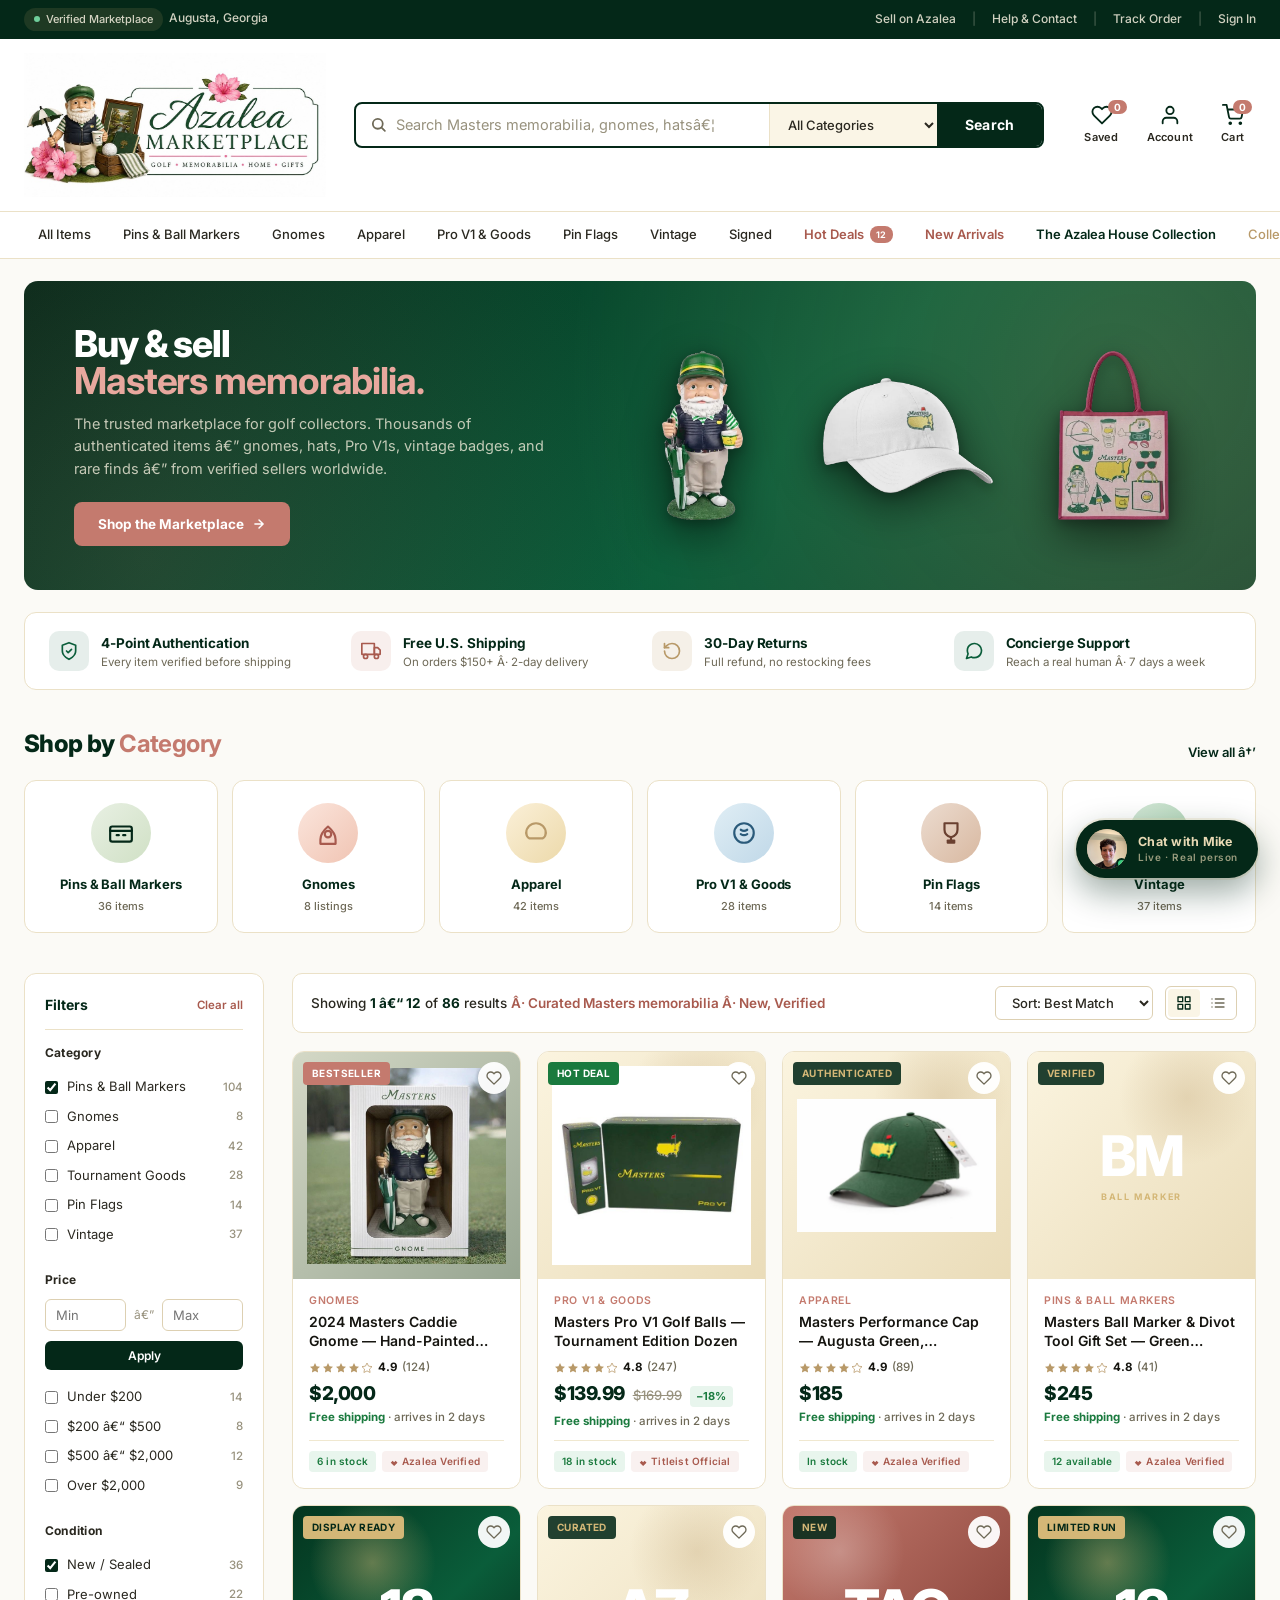
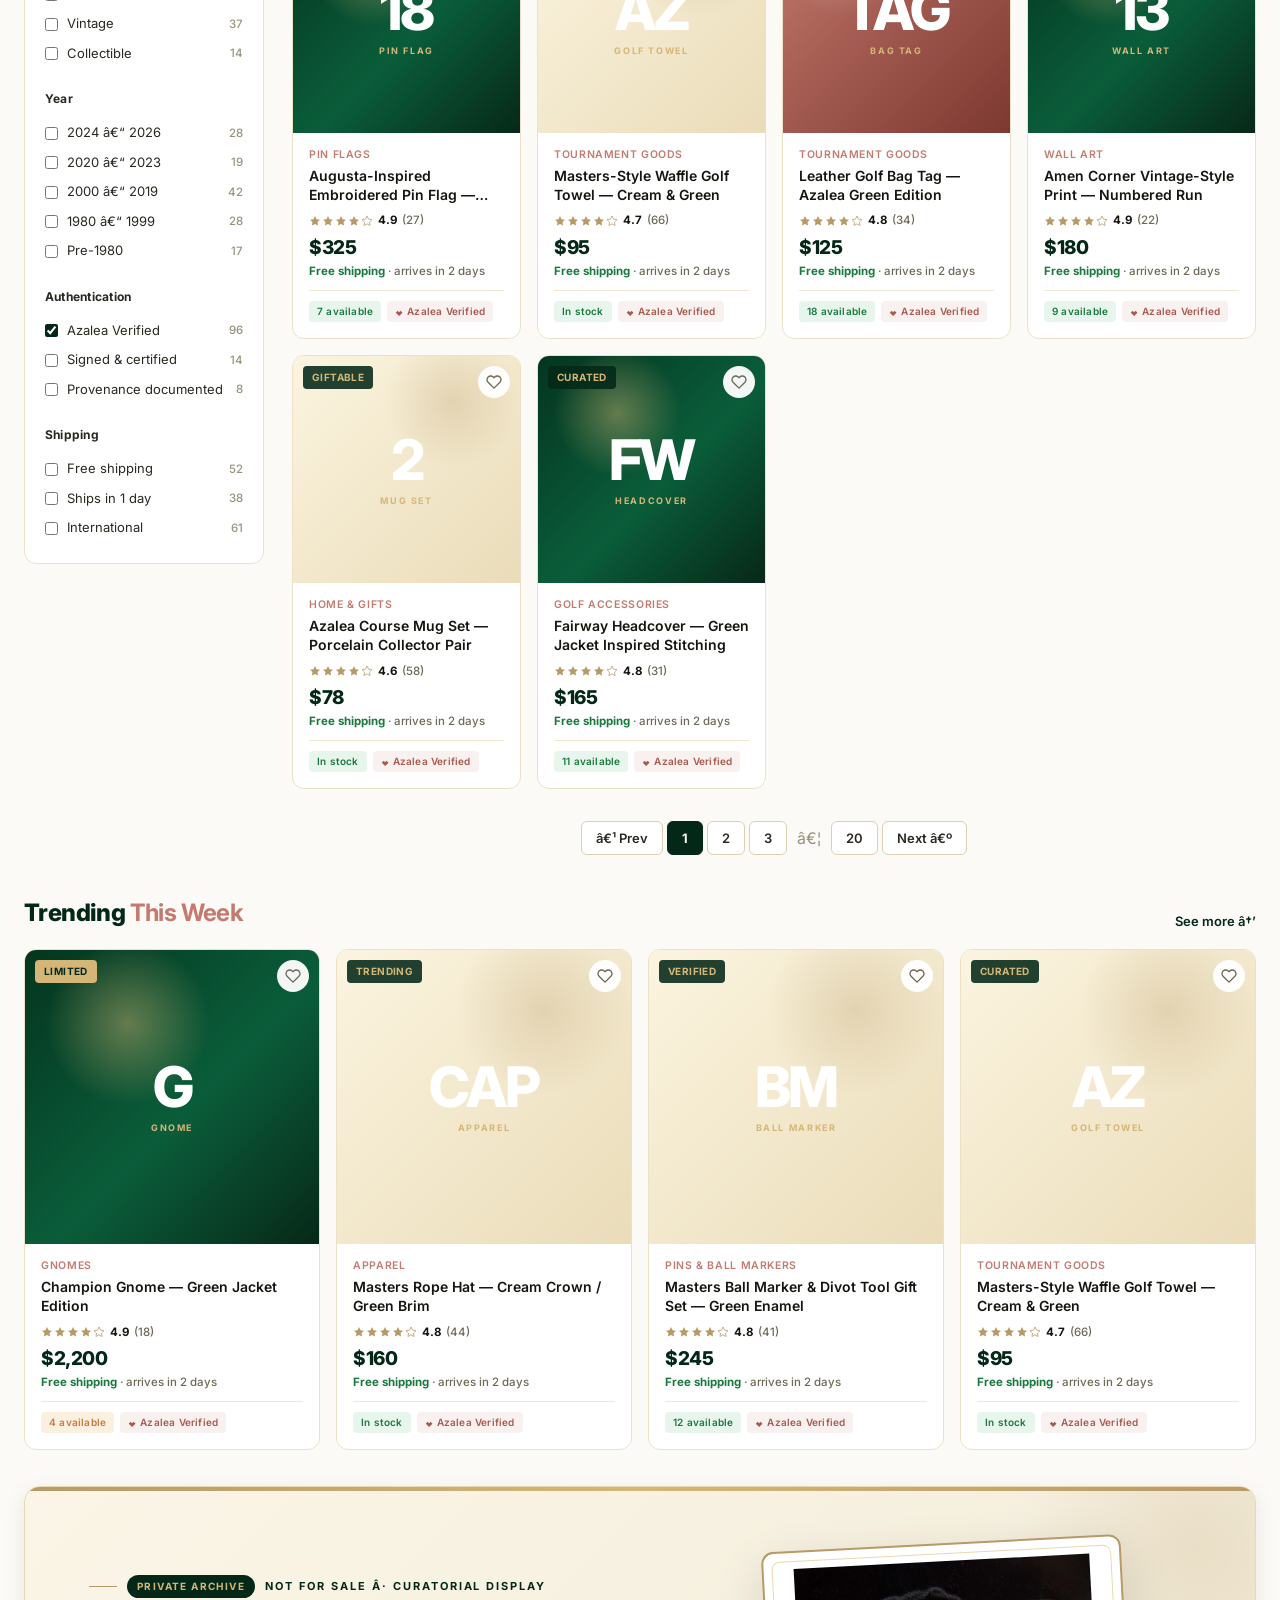
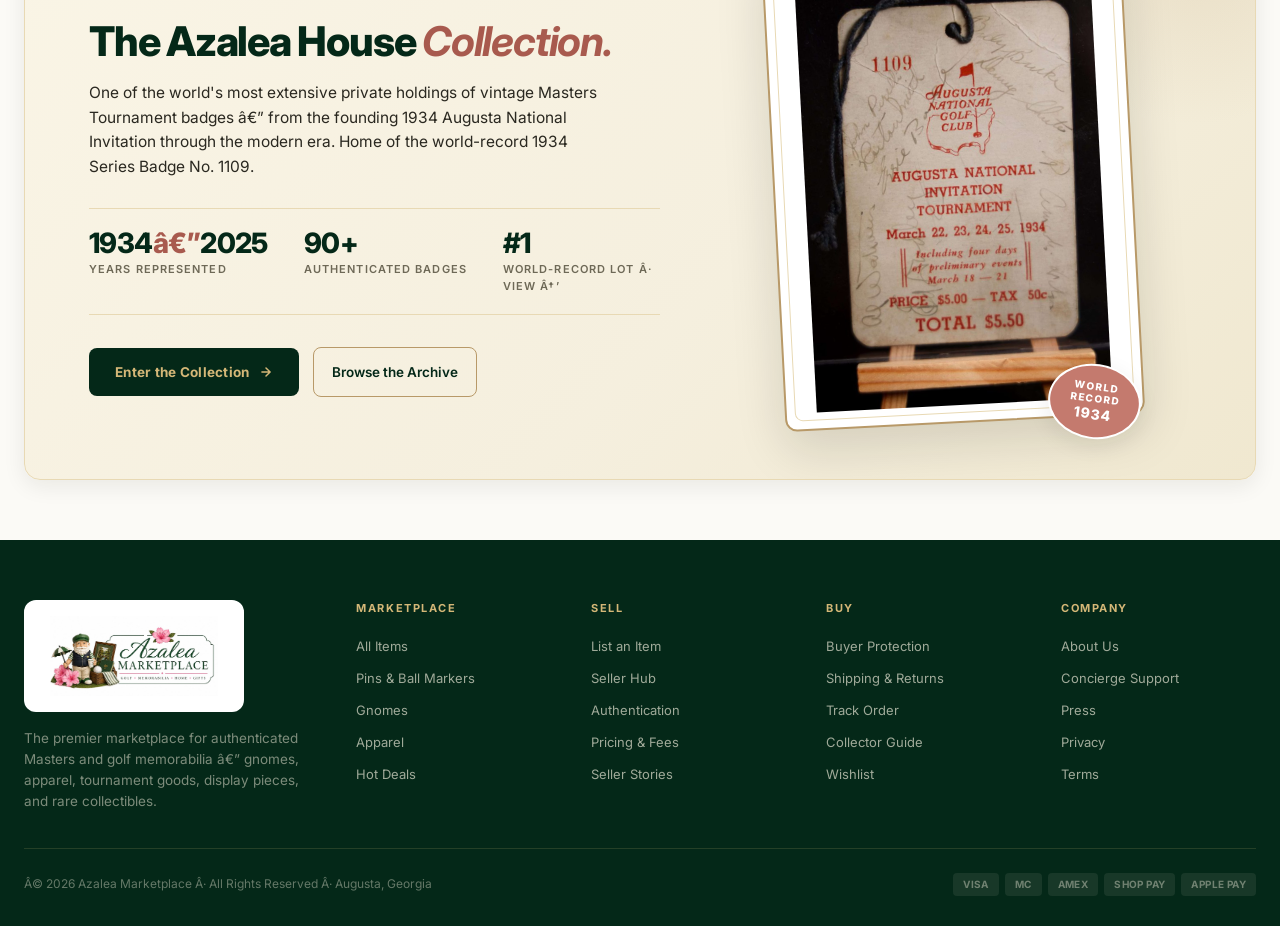
==== index.html @ fd6688fc "Publish flattened Azalea Marketplace homepage" ====
﻿<!DOCTYPE html>
<html lang="en-US">
<head>
<meta charset="UTF-8">
<meta name="viewport" content="width=device-width, initial-scale=1.0">
<meta name="description" content="The premier marketplace for authenticated Masters and golf memorabilia â€” gnomes, apparel, tournament goods, display pieces, and rare collectibles.">
<link rel="preconnect" href="https://fonts.googleapis.com">
<link rel="preconnect" href="https://fonts.gstatic.com" crossorigin>
<link href="https://fonts.googleapis.com/css2?family=Inter:wght@300;400;500;600;700;800;900&display=swap" rel="stylesheet">
<link rel="stylesheet" href="assets/marketplace.css">
<script>window.AZ_HOME="/";window.AZ_ASSETS="/assets";</script>

</head>
<body class="home">

<div class="topbar">
  <div class="topbar-inner">
    <div><span class="topbar-pill"><span class="dot"></span> Verified Marketplace</span> &nbsp;Augusta, Georgia</div>
    <div class="topbar-right">
      <a href="/sell/">Sell on Azalea</a>
      <span class="sep">|</span>
      <a href="#">Help &amp; Contact</a>
      <span class="sep">|</span>
      <a href="/dashboard/#orders">Track Order</a>
      <span class="sep">|</span>
      <a href="/login/">Sign In</a>
    </div>
  </div>
</div>

<header class="header">
  <div class="header-inner">
    <a href="/" class="brand">
      <img src="[data-uri]" alt="Azalea Marketplace â€” Golf Â· Memorabilia Â· Home Â· Gifts" class="brand-logo">
    </a>
    <form class="search" action="/shop/" method="get">
      <div class="search-input-wrap">
        <svg viewBox="0 0 24 24" fill="none" stroke="currentColor" stroke-width="2.5" stroke-linecap="round"><circle cx="11" cy="11" r="7"/><path d="M21 21l-4.3-4.3"/></svg>
        <input type="text" name="q" placeholder="Search Masters memorabilia, gnomes, hatsâ€¦" id="searchInput">
      </div>
      <select class="search-cat" name="category">
        <option value="">All Categories</option>
        <option>Pins &amp; Ball Markers</option>
        <option>Gnomes</option>
        <option>Apparel</option>
        <option>Tournament Goods</option>
        <option>Vintage</option>
      </select>
      <button class="search-btn" type="submit">Search</button>
    </form>
    <div class="header-actions">
      <a href="/dashboard/#saved" class="h-action">
        <svg viewBox="0 0 24 24" fill="none" stroke="currentColor" stroke-width="2" stroke-linecap="round" stroke-linejoin="round"> <path d="M20.84 4.61a5.5 5.5 0 0 0-7.78 0L12 5.67l-1.06-1.06a5.5 5.5 0 0 0-7.78 7.78l1.06 1.06L12 21.23l7.78-7.78 1.06-1.06a5.5 5.5 0 0 0 0-7.78z"/></svg>
        <span class="h-action-label">Saved</span><span class="h-action-badge" data-saved-count>0</span>
      </a>
      <a href="/login/" class="h-action">
        <svg viewBox="0 0 24 24" fill="none" stroke="currentColor" stroke-width="2" stroke-linecap="round" stroke-linejoin="round"><path d="M20 21v-2a4 4 0 0 0-4-4H8a4 4 0 0 0-4 4v2"/><circle cx="12" cy="7" r="4"/></svg>
        <span class="h-action-label">Account</span>
      </a>
      <a href="/cart/" class="h-action">
        <svg viewBox="0 0 24 24" fill="none" stroke="currentColor" stroke-width="2" stroke-linecap="round" stroke-linejoin="round"><circle cx="9" cy="21" r="1"/><circle cx="20" cy="21" r="1"/><path d="M1 1h4l2.68 13.39a2 2 0 0 0 2 1.61h9.72a2 2 0 0 0 2-1.61L23 6H6"/></svg>
        <span class="h-action-label">Cart</span><span class="h-action-badge" data-cart-count>0</span>
      </a>
    </div>
  </div>
</header>

<nav class="catnav">
  <div class="catnav-inner">
    <a href="/shop/" class="catnav-link">All Items</a>
    <a href="/shop/?category=Pins%20%26%20Ball%20Markers" class="catnav-link">Pins &amp; Ball Markers</a>
    <a href="/shop/?category=Gnomes" class="catnav-link">Gnomes</a>
    <a href="/shop/?category=Apparel" class="catnav-link">Apparel</a>
    <a href="/shop/?category=Pro%20V1%20%26%20Goods" class="catnav-link">Pro V1 &amp; Goods</a>
    <a href="/shop/?category=Pin%20Flags" class="catnav-link">Pin Flags</a>
    <a href="/shop/?category=Vintage" class="catnav-link">Vintage</a>
    <a href="/shop/?category=Signed" class="catnav-link">Signed</a>
    <a href="/shop/?deal=1" class="catnav-link special">Hot Deals <span class="badge">12</span></a>
    <a href="/shop/?sort=new" class="catnav-link special">New Arrivals</a>
    <a href="/collection/" class="catnav-link special" style="color: var(--green-deep);">The Azalea House Collection</a>
    <a href="/#shop" class="catnav-link" style="margin-left: auto; color: var(--gold);">Collector Guide â†’</a>
  </div>
</nav>

<section class="hero-strip">
  <div class="hero-main">
    <div class="hero-main-content">
      <h1>Buy &amp; sell<br><span class="accent">Masters memorabilia.</span></h1>
      <p>The trusted marketplace for golf collectors. Thousands of authenticated items â€” gnomes, hats, Pro V1s, vintage badges, and rare finds â€” from verified sellers worldwide.</p>
      <a href="/shop/" class="hero-main-cta">
        Shop the Marketplace
        <svg viewBox="0 0 24 24" fill="none" stroke="currentColor" stroke-width="2.5" stroke-linecap="round"><path d="M5 12h14M12 5l7 7-7 7"/></svg>
      </a>
    </div>
    <div class="hero-products">
      <a href="/product/" class="hero-product" aria-label="Masters Caddie Gnome">
        <img src="assets/caddie-gnome.webp" alt="Masters Caddie Gnome figurine">
      </a>
      <a href="/product/" class="hero-product" aria-label="Masters Logo Cap">
        <img src="assets/masters-hat.webp" alt="White Masters logo cap">
      </a>
      <a href="/product/" class="hero-product" aria-label="Masters Tote Bag">
        <img src="assets/masters-bag.webp" alt="Masters illustrated tote bag">
      </a>
    </div>
  </div>
</section>

<section class="trust-strip">
  <div class="trust-grid">
    <div class="trust-item">
      <div class="trust-item-icon green">
        <svg viewBox="0 0 24 24" fill="none" stroke="currentColor" stroke-width="2" stroke-linecap="round" stroke-linejoin="round"><path d="M9 12l2 2 4-4"/><path d="M12 22s8-4 8-10V5l-8-3-8 3v7c0 6 8 10 8 10z"/></svg>
      </div>
      <div class="trust-item-text">
        <h4>4-Point Authentication</h4>
        <p>Every item verified before shipping</p>
      </div>
    </div>
    <div class="trust-item">
      <div class="trust-item-icon coral">
        <svg viewBox="0 0 24 24" fill="none" stroke="currentColor" stroke-width="2" stroke-linecap="round" stroke-linejoin="round"><rect x="1" y="3" width="15" height="13"/><polygon points="16 8 20 8 23 11 23 16 16 16 16 8"/><circle cx="5.5" cy="18.5" r="2.5"/><circle cx="18.5" cy="18.5" r="2.5"/></svg>
      </div>
      <div class="trust-item-text">
        <h4>Free U.S. Shipping</h4>
        <p>On orders $150+ Â· 2-day delivery</p>
      </div>
    </div>
    <div class="trust-item">
      <div class="trust-item-icon gold">
        <svg viewBox="0 0 24 24" fill="none" stroke="currentColor" stroke-width="2" stroke-linecap="round" stroke-linejoin="round"><path d="M3 12a9 9 0 1 0 9-9 9.75 9.75 0 0 0-6.74 2.74L3 8"/><path d="M3 3v5h5"/></svg>
      </div>
      <div class="trust-item-text">
        <h4>30-Day Returns</h4>
        <p>Full refund, no restocking fees</p>
      </div>
    </div>
    <div class="trust-item">
      <div class="trust-item-icon green">
        <svg viewBox="0 0 24 24" fill="none" stroke="currentColor" stroke-width="2" stroke-linecap="round" stroke-linejoin="round"><path d="M21 11.5a8.38 8.38 0 0 1-.9 3.8 8.5 8.5 0 0 1-7.6 4.7 8.38 8.38 0 0 1-3.8-.9L3 21l1.9-5.7a8.38 8.38 0 0 1-.9-3.8 8.5 8.5 0 0 1 4.7-7.6 8.38 8.38 0 0 1 3.8-.9h.5a8.48 8.48 0 0 1 8 8v.5z"/></svg>
      </div>
      <div class="trust-item-text">
        <h4>Concierge Support</h4>
        <p>Reach a real human Â· 7 days a week</p>
      </div>
    </div>
  </div>
</section>

<section class="cats-section">
  <div class="section-header">
    <h2>Shop by <span class="accent">Category</span></h2>
    <a href="#shop" class="see-all">View all â†’</a>
  </div>
  <div class="cats-grid">
    <a href="/shop/?category=Pins%20%26%20Ball%20Markers" class="cat-tile">
      <div class="cat-tile-icon c1">
        <svg viewBox="0 0 24 24" fill="none" stroke="currentColor" stroke-width="2" stroke-linecap="round" stroke-linejoin="round"><rect x="2" y="6" width="20" height="14" rx="2"/><path d="M2 10h20"/><path d="M8 14h2"/><path d="M14 14h2"/></svg>
      </div>
      <div class="cat-tile-name">Pins &amp; Ball Markers</div>
      <div class="cat-tile-count">36 items</div>
    </a>
    <a href="/shop/?category=Gnomes" class="cat-tile">
      <div class="cat-tile-icon c2">
        <svg viewBox="0 0 24 24" fill="none" stroke="currentColor" stroke-width="2" stroke-linecap="round" stroke-linejoin="round"><path d="M5 22 L 5 18 Q 5 12 12 6 Q 19 12 19 18 L 19 22 Z"/><circle cx="12" cy="13" r="3"/></svg>
      </div>
      <div class="cat-tile-name">Gnomes</div>
      <div class="cat-tile-count">8 listings</div>
    </a>
    <a href="/shop/?category=Apparel" class="cat-tile">
      <div class="cat-tile-icon c3">
        <svg viewBox="0 0 24 24" fill="none" stroke="currentColor" stroke-width="2" stroke-linecap="round" stroke-linejoin="round"><path d="M3 12a9 9 0 0 1 9-9c5 0 9 4 9 9"/><path d="M3 12c0 2 1 4 3 5h12c2-1 3-3 3-5"/></svg>
      </div>
      <div class="cat-tile-name">Apparel</div>
      <div class="cat-tile-count">42 items</div>
    </a>
    <a href="/shop/?category=Pro%20V1%20%26%20Goods" class="cat-tile">
      <div class="cat-tile-icon c4">
        <svg viewBox="0 0 24 24" fill="none" stroke="currentColor" stroke-width="2" stroke-linecap="round" stroke-linejoin="round"><circle cx="12" cy="12" r="9"/><path d="M9 9 Q 12 11 15 9"/><path d="M9 13 Q 12 15 15 13"/></svg>
      </div>
      <div class="cat-tile-name">Pro V1 &amp; Goods</div>
      <div class="cat-tile-count">28 items</div>
    </a>
    <a href="/shop/?category=Pin%20Flags" class="cat-tile">
      <div class="cat-tile-icon c5">
        <svg viewBox="0 0 24 24" fill="none" stroke="currentColor" stroke-width="2" stroke-linecap="round" stroke-linejoin="round"><path d="M6 3 H 18 V 9 Q 18 14 12 16 Q 6 14 6 9 Z"/><path d="M9 19 L 15 19 L 15 21 L 9 21 Z"/><line x1="12" y1="16" x2="12" y2="19"/></svg>
      </div>
      <div class="cat-tile-name">Pin Flags</div>
      <div class="cat-tile-count">14 items</div>
    </a>
    <a href="/shop/?category=Vintage" class="cat-tile">
      <div class="cat-tile-icon c6">
        <svg viewBox="0 0 24 24" fill="none" stroke="currentColor" stroke-width="2" stroke-linecap="round" stroke-linejoin="round"><circle cx="12" cy="12" r="9"/><path d="M12 7 v 5 l 3 2"/></svg>
      </div>
      <div class="cat-tile-name">Vintage</div>
      <div class="cat-tile-count">37 items</div>
    </a>
  </div>
</section>

<section class="shop-section" id="shop">
  <aside class="filters">
    <div class="filters-head">
      <h3>Filters</h3>
      <button class="filters-clear">Clear all</button>
    </div>
    <div class="filter-group">
      <h4>Category</h4>
      <label class="filter-row"><input type="checkbox" checked> Pins &amp; Ball Markers <span class="count">104</span></label>
      <label class="filter-row"><input type="checkbox"> Gnomes <span class="count">8</span></label>
      <label class="filter-row"><input type="checkbox"> Apparel <span class="count">42</span></label>
      <label class="filter-row"><input type="checkbox"> Tournament Goods <span class="count">28</span></label>
      <label class="filter-row"><input type="checkbox"> Pin Flags <span class="count">14</span></label>
      <label class="filter-row"><input type="checkbox"> Vintage <span class="count">37</span></label>
    </div>
    <div class="filter-group">
      <h4>Price</h4>
      <div class="price-inputs">
        <input type="number" placeholder="Min">
        <span>â€”</span>
        <input type="number" placeholder="Max">
      </div>
      <button class="price-apply">Apply</button>
      <div style="margin-top: 12px;">
        <label class="filter-row"><input type="checkbox"> Under $200 <span class="count">14</span></label>
        <label class="filter-row"><input type="checkbox"> $200 â€“ $500 <span class="count">8</span></label>
        <label class="filter-row"><input type="checkbox"> $500 â€“ $2,000 <span class="count">12</span></label>
        <label class="filter-row"><input type="checkbox"> Over $2,000 <span class="count">9</span></label>
      </div>
    </div>
    <div class="filter-group">
      <h4>Condition</h4>
      <label class="filter-row"><input type="checkbox" checked> New / Sealed <span class="count">36</span></label>
      <label class="filter-row"><input type="checkbox"> Pre-owned <span class="count">22</span></label>
      <label class="filter-row"><input type="checkbox"> Vintage <span class="count">37</span></label>
      <label class="filter-row"><input type="checkbox"> Collectible <span class="count">14</span></label>
    </div>
    <div class="filter-group">
      <h4>Year</h4>
      <label class="filter-row"><input type="checkbox"> 2024 â€“ 2026 <span class="count">28</span></label>
      <label class="filter-row"><input type="checkbox"> 2020 â€“ 2023 <span class="count">19</span></label>
      <label class="filter-row"><input type="checkbox"> 2000 â€“ 2019 <span class="count">42</span></label>
      <label class="filter-row"><input type="checkbox"> 1980 â€“ 1999 <span class="count">28</span></label>
      <label class="filter-row"><input type="checkbox"> Pre-1980 <span class="count">17</span></label>
    </div>
    <div class="filter-group">
      <h4>Authentication</h4>
      <label class="filter-row"><input type="checkbox" checked> Azalea Verified <span class="count">96</span></label>
      <label class="filter-row"><input type="checkbox"> Signed &amp; certified <span class="count">14</span></label>
      <label class="filter-row"><input type="checkbox"> Provenance documented <span class="count">8</span></label>
    </div>
    <div class="filter-group">
      <h4>Shipping</h4>
      <label class="filter-row"><input type="checkbox"> Free shipping <span class="count">52</span></label>
      <label class="filter-row"><input type="checkbox"> Ships in 1 day <span class="count">38</span></label>
      <label class="filter-row"><input type="checkbox"> International <span class="count">61</span></label>
    </div>
  </aside>

  <div class="shop-main">
    <div class="shop-toolbar">
      <div class="shop-toolbar-info">
        Showing <strong>1 â€“ 12</strong> of <strong>86</strong> results <em>Â· Curated Masters memorabilia Â· New, Verified</em>
      </div>
      <div class="shop-toolbar-controls">
        <select class="sort-select">
          <option>Sort: Best Match</option>
          <option>Price: Low to High</option>
          <option>Price: High to Low</option>
          <option>Recently Listed</option>
          <option>Most Popular</option>
          <option>Ending Soon</option>
        </select>
        <div class="view-toggle">
          <button class="active" id="gridView" aria-label="Grid view">
            <svg viewBox="0 0 24 24" fill="none" stroke="currentColor" stroke-width="2" stroke-linecap="round" stroke-linejoin="round"><rect x="3" y="3" width="7" height="7"/><rect x="14" y="3" width="7" height="7"/><rect x="14" y="14" width="7" height="7"/><rect x="3" y="14" width="7" height="7"/></svg>
          </button>
          <button id="listView" aria-label="List view">
            <svg viewBox="0 0 24 24" fill="none" stroke="currentColor" stroke-width="2" stroke-linecap="round" stroke-linejoin="round"><line x1="8" y1="6" x2="21" y2="6"/><line x1="8" y1="12" x2="21" y2="12"/><line x1="8" y1="18" x2="21" y2="18"/><line x1="3" y1="6" x2="3.01" y2="6"/><line x1="3" y1="12" x2="3.01" y2="12"/><line x1="3" y1="18" x2="3.01" y2="18"/></svg>
          </button>
        </div>
      </div>
    </div>

    <div class="products" id="productsGrid"></div>

    <div class="pagination">
      <button>â€¹ Prev</button>
      <button class="active">1</button>
      <button>2</button>
      <button>3</button>
      <span>â€¦</span>
      <button>20</button>
      <button>Next â€º</button>
    </div>
  </div>
</section>

<section class="trending-section">
  <div class="section-header">
    <h2>Trending <span class="accent">This Week</span></h2>
    <a href="#" class="see-all">See more â†’</a>
  </div>
  <div class="products" id="trendingGrid"></div>
</section>

<!-- AZALEA HOUSE COLLECTION (moved to bottom â€” showcase, not primary shopping) -->
<section class="collection-callout" id="collection">
  <div class="collection-card">
    <div class="collection-grid">
      <div class="collection-text">
        <div class="collection-eye">
          <span class="line"></span>
          <span class="badge-pill">Private Archive</span>
          <span>Not for Sale Â· Curatorial Display</span>
        </div>
        <h2>The Azalea House <em>Collection.</em></h2>
        <p class="lede">One of the world's most extensive private holdings of vintage Masters Tournament badges â€” from the founding 1934 Augusta National Invitation through the modern era. Home of the world-record 1934 Series Badge No. 1109.</p>
        <div class="collection-stats">
          <div>
            <div class="collection-stat-num">1934<em>â€”</em>2025</div>
            <div class="collection-stat-lbl">Years Represented</div>
          </div>
          <div>
            <div class="collection-stat-num">90+</div>
            <div class="collection-stat-lbl">Authenticated Badges</div>
          </div>
          <a href="/collection/" style="text-decoration:none; color:inherit;">
            <div class="collection-stat-num">#1</div>
            <div class="collection-stat-lbl">World-Record Lot Â· View â†’</div>
          </a>
        </div>
        <div class="collection-cta-row">
          <a href="/collection/?vault=1" class="collection-cta">
            Enter the Collection
            <svg viewBox="0 0 24 24" fill="none" stroke="currentColor" stroke-width="2.5" stroke-linecap="round"><path d="M5 12h14M12 5l7 7-7 7"/></svg>
          </a>
          <a href="/collection/#archive" class="collection-cta-secondary">
            Browse the Archive
          </a>
        </div>
      </div>
      <div class="collection-visual">
        <div class="collection-visual-frame">
          <img src="[data-uri]" alt="1934 Augusta National Invitation Tournament Series Badge No. 1109">
        </div>
        <div class="collection-visual-stamp">
          World<br>Record<em>1934</em>
        </div>
      </div>
    </div>
  </div>
</section>

<footer class="footer">
  <div class="footer-inner">
    <div class="footer-brand-block">
      <div class="footer-brand-row">
        <img src="[data-uri]" alt="Azalea Marketplace" class="footer-brand-logo">
      </div>
      <div class="footer-tag">The premier marketplace for authenticated Masters and golf memorabilia â€” gnomes, apparel, tournament goods, display pieces, and rare collectibles.</div>
    </div>
    <div class="footer-col">
      <h4>Marketplace</h4>
      <ul>
        <li><a href="/shop/">All Items</a></li>
        <li><a href="/shop/?category=Pins%20%26%20Ball%20Markers">Pins &amp; Ball Markers</a></li>
        <li><a href="/shop/?category=Gnomes">Gnomes</a></li>
        <li><a href="/shop/?category=Apparel">Apparel</a></li>
        <li><a href="/shop/?deal=1">Hot Deals</a></li>
      </ul>
    </div>
    <div class="footer-col">
      <h4>Sell</h4>
      <ul>
        <li><a href="/sell/">List an Item</a></li>
        <li><a href="/dashboard/">Seller Hub</a></li>
        <li><a href="#">Authentication</a></li>
        <li><a href="#">Pricing &amp; Fees</a></li>
        <li><a href="#">Seller Stories</a></li>
      </ul>
    </div>
    <div class="footer-col">
      <h4>Buy</h4>
      <ul>
        <li><a href="#">Buyer Protection</a></li>
        <li><a href="#">Shipping &amp; Returns</a></li>
        <li><a href="/dashboard/#orders">Track Order</a></li>
        <li><a href="/#shop">Collector Guide</a></li>
        <li><a href="/dashboard/#saved">Wishlist</a></li>
      </ul>
    </div>
    <div class="footer-col">
      <h4>Company</h4>
      <ul>
        <li><a href="#">About Us</a></li>
        <li><a href="#">Concierge Support</a></li>
        <li><a href="#">Press</a></li>
        <li><a href="#">Privacy</a></li>
        <li><a href="#">Terms</a></li>
      </ul>
    </div>
  </div>
  <div class="footer-bot">
    <div>Â© 2026 Azalea Marketplace Â· All Rights Reserved Â· Augusta, Georgia</div>
    <div class="footer-payments">
      <span class="footer-payment">VISA</span>
      <span class="footer-payment">MC</span>
      <span class="footer-payment">AMEX</span>
      <span class="footer-payment">SHOP PAY</span>
      <span class="footer-payment">APPLE PAY</span>
    </div>
  </div>
</footer>

<script src="assets/products.js"></script>
<script>
document.getElementById('productsGrid').innerHTML = PRODUCTS.map(renderProduct).join('');
document.getElementById('trendingGrid').innerHTML = TRENDING.map(renderProduct).join('');

const grid = document.getElementById('productsGrid');
document.getElementById('gridView').addEventListener('click', () => {
  grid.classList.remove('list-view');
  document.getElementById('gridView').classList.add('active');
  document.getElementById('listView').classList.remove('active');
});
document.getElementById('listView').addEventListener('click', () => {
  grid.classList.add('list-view');
  document.getElementById('listView').classList.add('active');
  document.getElementById('gridView').classList.remove('active');
});

const searchInput = document.getElementById('searchInput');
searchInput.addEventListener('input', (e) => {
  const q = e.target.value.toLowerCase();
  grid.querySelectorAll('.product').forEach(card => {
    const title = card.querySelector('.product-title').textContent.toLowerCase();
    const cat = card.querySelector('.product-cat').textContent.toLowerCase();
    card.style.display = (title.includes(q) || cat.includes(q)) ? '' : 'none';
  });
});
</script>
<script src="assets/shared.js"></script>

<!-- ============== 10% OFF EMAIL MODAL ============== -->
<style>
.nl-overlay{position:fixed;inset:0;z-index:10000;background:rgba(4,40,24,.55);-webkit-backdrop-filter:blur(4px);backdrop-filter:blur(4px);display:flex;align-items:center;justify-content:center;padding:20px;opacity:0;pointer-events:none;transition:opacity .35s ease;}
.nl-overlay.open{opacity:1;pointer-events:auto;}
.nl-modal{position:relative;width:min(820px,100%);background:var(--paper);border-radius:18px;box-shadow:0 40px 100px rgba(4,40,24,.45);display:grid;grid-template-columns:40% 1fr;overflow:hidden;transform:translateY(18px) scale(.97);transition:transform .4s cubic-bezier(.22,.7,.18,1);font-family:var(--font);}
.nl-overlay.open .nl-modal{transform:translateY(0) scale(1);}
@media(max-width:680px){.nl-modal{grid-template-columns:1fr;}.nl-visual{height:150px;}}
.nl-visual{position:relative;background:linear-gradient(160deg,#0a5d3a,#042818);overflow:hidden;display:flex;align-items:center;justify-content:center;}
.nl-stack{display:flex;flex-direction:column;align-items:center;justify-content:center;gap:16px;width:100%;height:100%;padding:28px 14px;box-sizing:border-box;}.nl-stack img{width:auto;max-width:74%;max-height:116px;object-fit:contain;display:block;filter:drop-shadow(0 10px 20px rgba(0,0,0,.42));}@media(max-width:680px){.nl-stack{flex-direction:row;padding:10px;gap:10px;}.nl-stack img{max-height:108px;max-width:31%;}}
.nl-visual-tag{position:absolute;top:16px;left:16px;background:var(--gold-bright);color:var(--green-deep);font-size:10px;font-weight:800;letter-spacing:.18em;text-transform:uppercase;padding:6px 11px;border-radius:6px;}
.nl-close{position:absolute;top:13px;right:14px;z-index:4;width:34px;height:34px;border-radius:50%;border:none;background:rgba(255,255,255,.9);color:var(--ink-warm);font-size:22px;line-height:1;cursor:pointer;display:flex;align-items:center;justify-content:center;transition:background .2s;}
.nl-close:hover{background:#fff;}
.nl-body{padding:40px 38px 32px;display:flex;flex-direction:column;position:relative;}
.nl-eyebrow{font-size:11px;font-weight:800;letter-spacing:.24em;text-transform:uppercase;color:var(--gold);margin-bottom:13px;}
.nl-title{font-size:33px;font-weight:800;line-height:1.08;color:var(--green-deep);letter-spacing:-.01em;margin-bottom:13px;}
.nl-title em{font-style:normal;color:var(--coral-deep);}
.nl-sub{font-size:15px;line-height:1.6;color:var(--ink-warm);margin-bottom:22px;}
.nl-sub strong{color:var(--green-deep);font-weight:700;}
.nl-form{display:flex;gap:8px;flex-wrap:wrap;margin-bottom:11px;}
.nl-form input{flex:1;min-width:180px;border:1.5px solid var(--line);border-radius:9px;padding:13px 15px;font-family:var(--font);font-size:14px;color:var(--ink);outline:none;transition:border-color .2s;}
.nl-form input:focus{border-color:var(--green-deep);}
.nl-form button{background:var(--green-deep);color:#fff;border:none;border-radius:9px;padding:13px 22px;font-family:var(--font);font-size:14px;font-weight:700;cursor:pointer;white-space:nowrap;transition:background .2s;}
.nl-form button:hover{background:var(--green);}
.nl-fine{font-size:12px;color:var(--ink-soft);margin-bottom:16px;}
.nl-decline{background:none;border:none;color:var(--ink-soft);font-family:var(--font);font-size:12.5px;text-decoration:underline;cursor:pointer;align-self:flex-start;padding:0;}
.nl-decline:hover{color:var(--ink-warm);}
.nl-success{display:none;position:absolute;inset:0;background:var(--paper);padding:44px 38px;flex-direction:column;align-items:center;justify-content:center;text-align:center;}
.nl-success.show{display:flex;}
.nl-success-check{width:58px;height:58px;border-radius:50%;background:var(--green-deep);color:var(--gold-pale);font-size:28px;display:flex;align-items:center;justify-content:center;margin-bottom:16px;}
.nl-success h3{font-size:23px;color:var(--green-deep);font-weight:800;margin-bottom:10px;}
.nl-success p{font-size:15px;color:var(--ink-warm);line-height:1.65;max-width:320px;}
.nl-success code{background:var(--paper-warm);border:1px dashed var(--gold);padding:3px 12px;border-radius:6px;letter-spacing:.12em;color:var(--green-deep);font-weight:800;font-family:var(--font);}

/* ===== Live chat ===== */
.cx-fab{position:fixed;right:22px;bottom:22px;z-index:9998;display:inline-flex;align-items:center;gap:11px;background:#042818;color:#e8d9b4;padding:9px 20px 9px 11px;border:none;border-radius:999px;font-family:var(--font);font-size:13px;font-weight:700;cursor:pointer;box-shadow:0 14px 34px rgba(4,40,24,.4),0 0 0 2px rgba(232,217,180,.3);transition:transform .25s,box-shadow .25s,background .25s;line-height:1;}
.cx-fab:hover{transform:translateY(-3px);background:#0a5d3a;}
.cx-fab.hidden{display:none;}
.cx-av{width:40px;height:40px;border-radius:50%;background:#b89968;overflow:hidden;flex-shrink:0;position:relative;}
.cx-av img{width:100%;height:100%;object-fit:cover;object-position:center 18%;display:block;}
.cx-av .dot{position:absolute;right:0;bottom:0;width:11px;height:11px;border-radius:50%;background:#37c97c;border:2px solid #042818;}
.cx-fab-t{display:flex;flex-direction:column;gap:3px;align-items:flex-start;}
.cx-fab-t b{font-size:12.5px;letter-spacing:.02em;}
.cx-fab-t span{font-size:10px;color:rgba(232,217,180,.65);font-weight:600;letter-spacing:.06em;}
@media(max-width:600px){.cx-fab-t span{display:none;}}

.cx-teaser{position:fixed;right:22px;bottom:84px;z-index:9998;max-width:270px;background:#fff;border:1px solid #ebe1c7;border-radius:14px;border-bottom-right-radius:4px;box-shadow:0 16px 40px rgba(4,40,24,.22);padding:13px 14px 13px 13px;display:flex;gap:10px;align-items:flex-start;transform:translateY(12px) scale(.96);opacity:0;pointer-events:none;transition:all .35s cubic-bezier(.22,.7,.18,1);}
.cx-teaser.show{transform:translateY(0) scale(1);opacity:1;pointer-events:auto;}
.cx-teaser .cx-av{width:34px;height:34px;}
.cx-teaser-b{font-size:13px;line-height:1.45;color:#2a2820;}
.cx-teaser-b b{color:#042818;}
.cx-teaser-x{position:absolute;top:6px;right:8px;border:none;background:none;color:#98927e;font-size:15px;cursor:pointer;line-height:1;}

.cx-panel{position:fixed;right:22px;bottom:22px;z-index:9999;width:380px;max-width:calc(100vw - 28px);height:560px;max-height:calc(100vh - 44px);background:var(--paper);border:1px solid var(--line-soft);border-radius:18px;box-shadow:0 28px 70px rgba(4,40,24,.4);display:flex;flex-direction:column;overflow:hidden;font-family:var(--font);transform:translateY(20px) scale(.96);opacity:0;pointer-events:none;transition:transform .35s cubic-bezier(.22,.7,.18,1),opacity .35s;}
.cx-panel.open{transform:translateY(0) scale(1);opacity:1;pointer-events:auto;}
.cx-head{background:linear-gradient(180deg,#042818,#0a3520);color:#e8d9b4;padding:18px 54px 16px 18px;display:flex;align-items:center;gap:13px;position:relative;flex-shrink:0;}
.cx-head .cx-av{width:50px;height:50px;border:2px solid #b89968;}
.cx-head-name{font-size:18px;font-weight:800;color:#fff5e1;line-height:1.1;margin-bottom:4px;}
.cx-head-role{font-size:10.5px;font-weight:600;letter-spacing:.12em;text-transform:uppercase;color:rgba(232,217,180,.78);display:inline-flex;align-items:center;gap:6px;}
.cx-head-role::before{content:'';width:7px;height:7px;border-radius:50%;background:#37c97c;box-shadow:0 0 6px rgba(55,201,124,.7);}
.cx-close{position:absolute;top:16px;right:14px;width:30px;height:30px;border-radius:50%;background:rgba(232,217,180,.14);border:none;color:#e8d9b4;font-size:20px;cursor:pointer;display:flex;align-items:center;justify-content:center;}
.cx-close:hover{background:rgba(232,217,180,.26);}
.cx-body{flex:1;min-height:0;padding:18px 16px;overflow-y:auto;display:flex;flex-direction:column;gap:13px;background:var(--paper);}
.cx-msg{display:flex;gap:9px;align-items:flex-end;animation:cxIn .3s ease;}
@keyframes cxIn{from{opacity:0;transform:translateY(7px);}to{opacity:1;transform:translateY(0);}}
.cx-msg .cx-av{width:28px;height:28px;}
.cx-msg>div{min-width:0;max-width:calc(100% - 38px);}
.cx-bub{padding:11px 14px;border-radius:14px;font-size:14px;line-height:1.5;word-wrap:break-word;}
.cx-msg.agent .cx-bub{background:#fff;border:1px solid #ebe1c7;border-bottom-left-radius:4px;color:#2a2820;}
.cx-msg.me{flex-direction:row-reverse;}
.cx-msg.me .cx-bub{background:#042818;color:#e8d9b4;border-bottom-right-radius:4px;}
.cx-time{font-size:10px;font-weight:600;color:#98927e;letter-spacing:.08em;text-transform:uppercase;margin-top:4px;padding:0 6px;}
.cx-msg.me .cx-time{text-align:right;}
.cx-typing{display:inline-flex;gap:5px;padding:12px 14px;background:#fff;border:1px solid #ebe1c7;border-radius:14px;border-bottom-left-radius:4px;}
.cx-typing span{width:6px;height:6px;border-radius:50%;background:#b89968;animation:cxBounce 1.2s infinite;}
.cx-typing span:nth-child(2){animation-delay:.15s;}.cx-typing span:nth-child(3){animation-delay:.3s;}
@keyframes cxBounce{0%,80%,100%{transform:translateY(0);opacity:.4;}40%{transform:translateY(-5px);opacity:1;}}
.cx-quick{display:flex;flex-wrap:wrap;gap:6px;padding:8px 14px 11px;border-top:1px solid #ebe1c7;flex-shrink:0;background:var(--paper);}
.cx-quick button{background:#fff;border:1px solid var(--line);color:#042818;padding:7px 12px;font-family:var(--font);font-size:11.5px;font-weight:600;border-radius:999px;cursor:pointer;transition:all .2s;line-height:1.2;}
.cx-quick button:hover{background:#042818;color:#e8d9b4;border-color:#042818;}
.cx-inrow{display:flex;align-items:center;gap:8px;padding:11px 13px;background:#fff;border-top:1px solid #ebe1c7;flex-shrink:0;}
.cx-in{flex:1;min-width:0;border:none;background:transparent;font-family:var(--font);font-size:14px;color:#2a2820;outline:none;padding:7px 5px;}
.cx-send{width:38px;height:38px;border-radius:50%;background:#042818;color:#e8d9b4;border:none;cursor:pointer;display:flex;align-items:center;justify-content:center;flex-shrink:0;}
.cx-send:hover{background:#0a5d3a;}
.cx-send svg{width:16px;height:16px;stroke:currentColor;fill:none;stroke-width:2;}
.cx-foot{padding:8px;text-align:center;font-size:10px;font-weight:600;letter-spacing:.12em;text-transform:uppercase;color:#98927e;border-top:1px solid #ebe1c7;flex-shrink:0;background:var(--paper);}
</style>

<div class="nl-overlay" id="nlOverlay" aria-hidden="true">
  <div class="nl-modal" role="dialog" aria-label="10% off your first order">
    <div class="nl-visual"><span class="nl-visual-tag">Members Only</span><div class="nl-stack"><img src="assets/caddie-gnome.webp" alt="Masters Caddie Gnome"><img src="assets/masters-hat.webp" alt="Masters Cap"><img src="assets/masters-bag.webp" alt="Masters Tote Bag"></div></div>
    <button class="nl-close" id="nlClose" aria-label="Close">&times;</button>
    <div class="nl-body">
      <div class="nl-eyebrow">The Azalea List</div>
      <h2 class="nl-title">Take <em>10% Off</em><br>Your First Order</h2>
      <p class="nl-sub">Be the first to shop <strong>rare new releases</strong> and high-end consignments &mdash; before they ever hit the public store.</p>
      <form class="nl-form" id="nlForm">
        <input type="email" id="nlEmail" placeholder="Your email address" required>
        <button type="submit">Claim 10% Off &rarr;</button>
      </form>
      <div class="nl-fine">No spam &mdash; just early access &amp; the occasional steal. Unsubscribe anytime.</div>
      <button class="nl-decline" id="nlDecline">No thanks, I&rsquo;ll pay full price</button>
      <div class="nl-success" id="nlSuccess">
        <div class="nl-success-check">&#10003;</div>
        <h3>You&rsquo;re on the list!</h3>
        <p>Use code <code>AZALEA10</code> at checkout for <strong>10% off</strong> your first order. Welcome to the inner circle.</p>
      </div>
    </div>
  </div>
</div>

<div class="cx-teaser" id="cxTeaser">
  <span class="cx-av"><img src="assets/chat-agent.jpg" alt="Mike"></span>
  <div class="cx-teaser-b"><b>Mike</b> &middot; here to help &#128075;<br>Looking for anything specific?</div>
  <button class="cx-teaser-x" id="cxTeaserX" aria-label="Dismiss">&times;</button>
</div>

<button class="cx-fab" id="cxFab" aria-label="Chat with us">
  <span class="cx-av"><img src="assets/chat-agent.jpg" alt="Mike"><span class="dot"></span></span>
  <span class="cx-fab-t"><b>Chat with Mike</b><span>Live &middot; Real person</span></span>
</button>

<aside class="cx-panel" id="cxPanel" role="dialog" aria-label="Live chat">
  <div class="cx-head">
    <span class="cx-av"><img src="assets/chat-agent.jpg" alt="Mike"></span>
    <div><div class="cx-head-name">Mike</div><div class="cx-head-role">Online &middot; Collector Concierge</div></div>
    <button class="cx-close" id="cxClose" aria-label="Close">&times;</button>
  </div>
  <div class="cx-body" id="cxBody">
    <div class="cx-msg agent">
      <span class="cx-av"><img src="assets/chat-agent.jpg" alt=""></span>
      <div><div class="cx-bub">Hey there &#128075; I&rsquo;m Mike, your collector concierge. Looking for something specific &mdash; a caddie gnome, a vintage badge, Masters apparel? I can pull options or verify authentication for you.</div><div class="cx-time">Just now</div></div>
    </div>
  </div>
  <div class="cx-quick" id="cxQuick">
    <button data-q="What's new this week?">What&rsquo;s new this week?</button>
    <button data-q="Help me find a gnome">Find me a gnome</button>
    <button data-q="Is everything authenticated?">Authentication</button>
    <button data-q="Can you track my order?">Track my order</button>
  </div>
  <form class="cx-inrow" id="cxForm" autocomplete="off">
    <input class="cx-in" id="cxIn" placeholder="Message Mike&hellip;" maxlength="500">
    <button class="cx-send" type="submit" aria-label="Send"><svg viewBox="0 0 24 24"><path d="M22 2L11 13M22 2l-7 20-4-9-9-4 20-7z"/></svg></button>
  </form>
  <div class="cx-foot">Real human &middot; Replies in minutes &middot; 7 days a week</div>
</aside>

<script>
(function(){
  /* ----- 10% OFF MODAL ----- */
  var ov=document.getElementById('nlOverlay'), KEY='azaleaNL';
  function nlOpen(){ if(sessionStorage.getItem(KEY))return; ov.classList.add('open'); ov.setAttribute('aria-hidden','false'); }
  function nlClose(){ ov.classList.remove('open'); ov.setAttribute('aria-hidden','true'); try{sessionStorage.setItem(KEY,'1');}catch(e){} }
  document.getElementById('nlClose').addEventListener('click', nlClose);
  document.getElementById('nlDecline').addEventListener('click', nlClose);
  ov.addEventListener('click', function(e){ if(e.target===ov) nlClose(); });
  document.getElementById('nlForm').addEventListener('submit', function(e){
    e.preventDefault();
    var em=document.getElementById('nlEmail').value.trim();
    if(!em) return;
    document.getElementById('nlSuccess').classList.add('show');
    try{sessionStorage.setItem(KEY,'1');}catch(e){}
    setTimeout(nlClose, 4200);
  });
  if(!sessionStorage.getItem(KEY)){
    var fired=false;
    var t=setTimeout(function(){ if(!fired){fired=true; nlOpen();} }, 7000);
    document.addEventListener('mouseout', function(e){
      if(!fired && e.clientY<=0){ fired=true; clearTimeout(t); nlOpen(); }
    });
  }

  /* ----- CHAT ----- */
  var fab=document.getElementById('cxFab'), panel=document.getElementById('cxPanel'),
      teaser=document.getElementById('cxTeaser'), body=document.getElementById('cxBody'),
      form=document.getElementById('cxForm'), input=document.getElementById('cxIn'),
      CK='azaleaChat';
  function tnow(){ var d=new Date(),h=d.getHours(),m=d.getMinutes(),a=h>=12?'PM':'AM'; h=h%12||12; return h+':'+(m<10?'0':'')+m+' '+a; }
  function add(side,txt){
    var av = side==='agent' ? '<span class="cx-av"><img src="assets/chat-agent.jpg" alt=""></span>' : '';
    body.insertAdjacentHTML('beforeend','<div class="cx-msg '+side+'">'+av+'<div><div class="cx-bub">'+txt+'</div><div class="cx-time">'+tnow()+'</div></div></div>');
    body.scrollTop=body.scrollHeight;
  }
  function typing(on){
    if(on){ body.insertAdjacentHTML('beforeend','<div class="cx-msg agent" id="cxTyping"><span class="cx-av"><img src="assets/chat-agent.jpg" alt=""></span><div class="cx-typing"><span></span><span></span><span></span></div></div>'); body.scrollTop=body.scrollHeight; }
    else{ var t=document.getElementById('cxTyping'); if(t)t.remove(); }
  }
  function reply(q){
    var t=(q||'').toLowerCase();
    if(t.indexOf('new')>-1||t.indexOf('week')>-1) return "This week we just listed a hand-painted 2024 caddie gnome and a few signed Pro V1 sleeves. Want me to drop the links here?";
    if(t.indexOf('gnome')>-1) return "Great choice &#9971; We have limited-edition caddie gnomes in stock &mdash; hand-painted, numbered. Are you after a specific year or a gift under a budget?";
    if(t.indexOf('auth')>-1||t.indexOf('real')>-1||t.indexOf('legit')>-1) return "Every piece is Azalea-Verified, and signed items ship with a Letter of Authenticity. Happy to send the COA for anything you&rsquo;re eyeing.";
    if(t.indexOf('order')>-1||t.indexOf('track')>-1) return "I can help with that &mdash; what&rsquo;s your order number? You can also see live tracking in your dashboard under Orders.";
    if(t.indexOf('ship')>-1) return "Most in-stock items ship within 1 business day, and orders over $150 ship free. Where am I shipping to?";
    if(t.indexOf('price')>-1||t.indexOf('discount')>-1||t.indexOf('10')>-1) return "First order? Use code AZALEA10 for 10% off. For high-value pieces I can sometimes do a little better &mdash; what are you looking at?";
    if(t.indexOf('hi')>-1||t.indexOf('hey')>-1||t.indexOf('hello')>-1) return "Hey! &#128075; What can I help you track down today?";
    return "Good question &mdash; let me check on that and get right back to you. Anything else I can line up in the meantime?";
  }
  function send(txt){ add('me', txt.replace(/</g,'&lt;')); typing(true); setTimeout(function(){ typing(false); add('agent', reply(txt)); }, 850+Math.random()*700); }
  function openChat(){ panel.classList.add('open'); fab.classList.add('hidden'); teaser.classList.remove('show'); try{sessionStorage.setItem(CK,'open');}catch(e){} setTimeout(function(){input.focus();},350); }
  function closeChat(){ panel.classList.remove('open'); fab.classList.remove('hidden'); try{sessionStorage.setItem(CK,'closed');}catch(e){} }
  fab.addEventListener('click', openChat);
  document.getElementById('cxClose').addEventListener('click', closeChat);
  document.getElementById('cxTeaserX').addEventListener('click', function(){ teaser.classList.remove('show'); try{sessionStorage.setItem(CK,'teaserdismissed');}catch(e){} });
  teaser.addEventListener('click', function(e){ if(e.target.id!=='cxTeaserX') openChat(); });
  form.addEventListener('submit', function(e){ e.preventDefault(); var v=input.value.trim(); if(!v)return; input.value=''; send(v); });
  document.getElementById('cxQuick').addEventListener('click', function(e){ var b=e.target.closest('button[data-q]'); if(!b)return; send(b.getAttribute('data-q')); });
  // show teaser bubble after a bit (once)
  if(sessionStorage.getItem(CK)==null){ setTimeout(function(){ if(!panel.classList.contains('open') && sessionStorage.getItem(CK)==null) teaser.classList.add('show'); }, 11000); }
})();
</script>


</body>
</html>
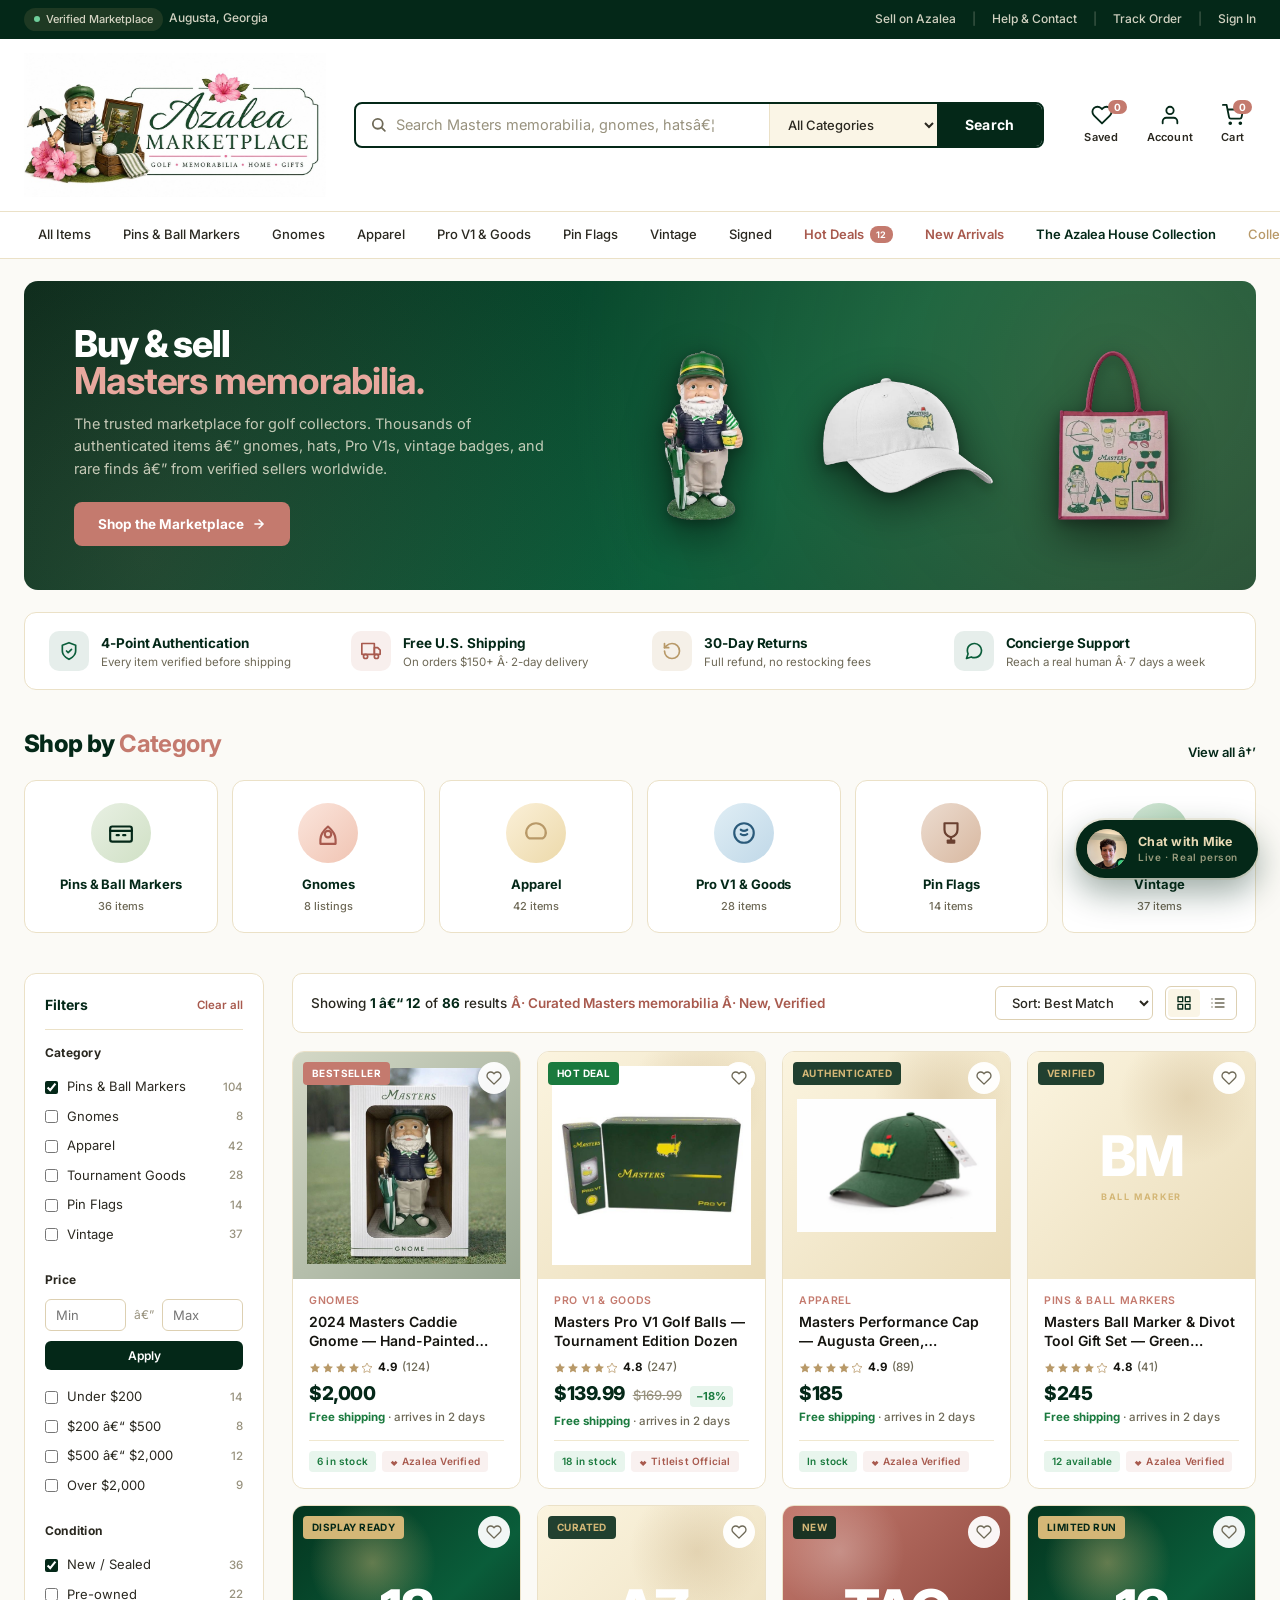
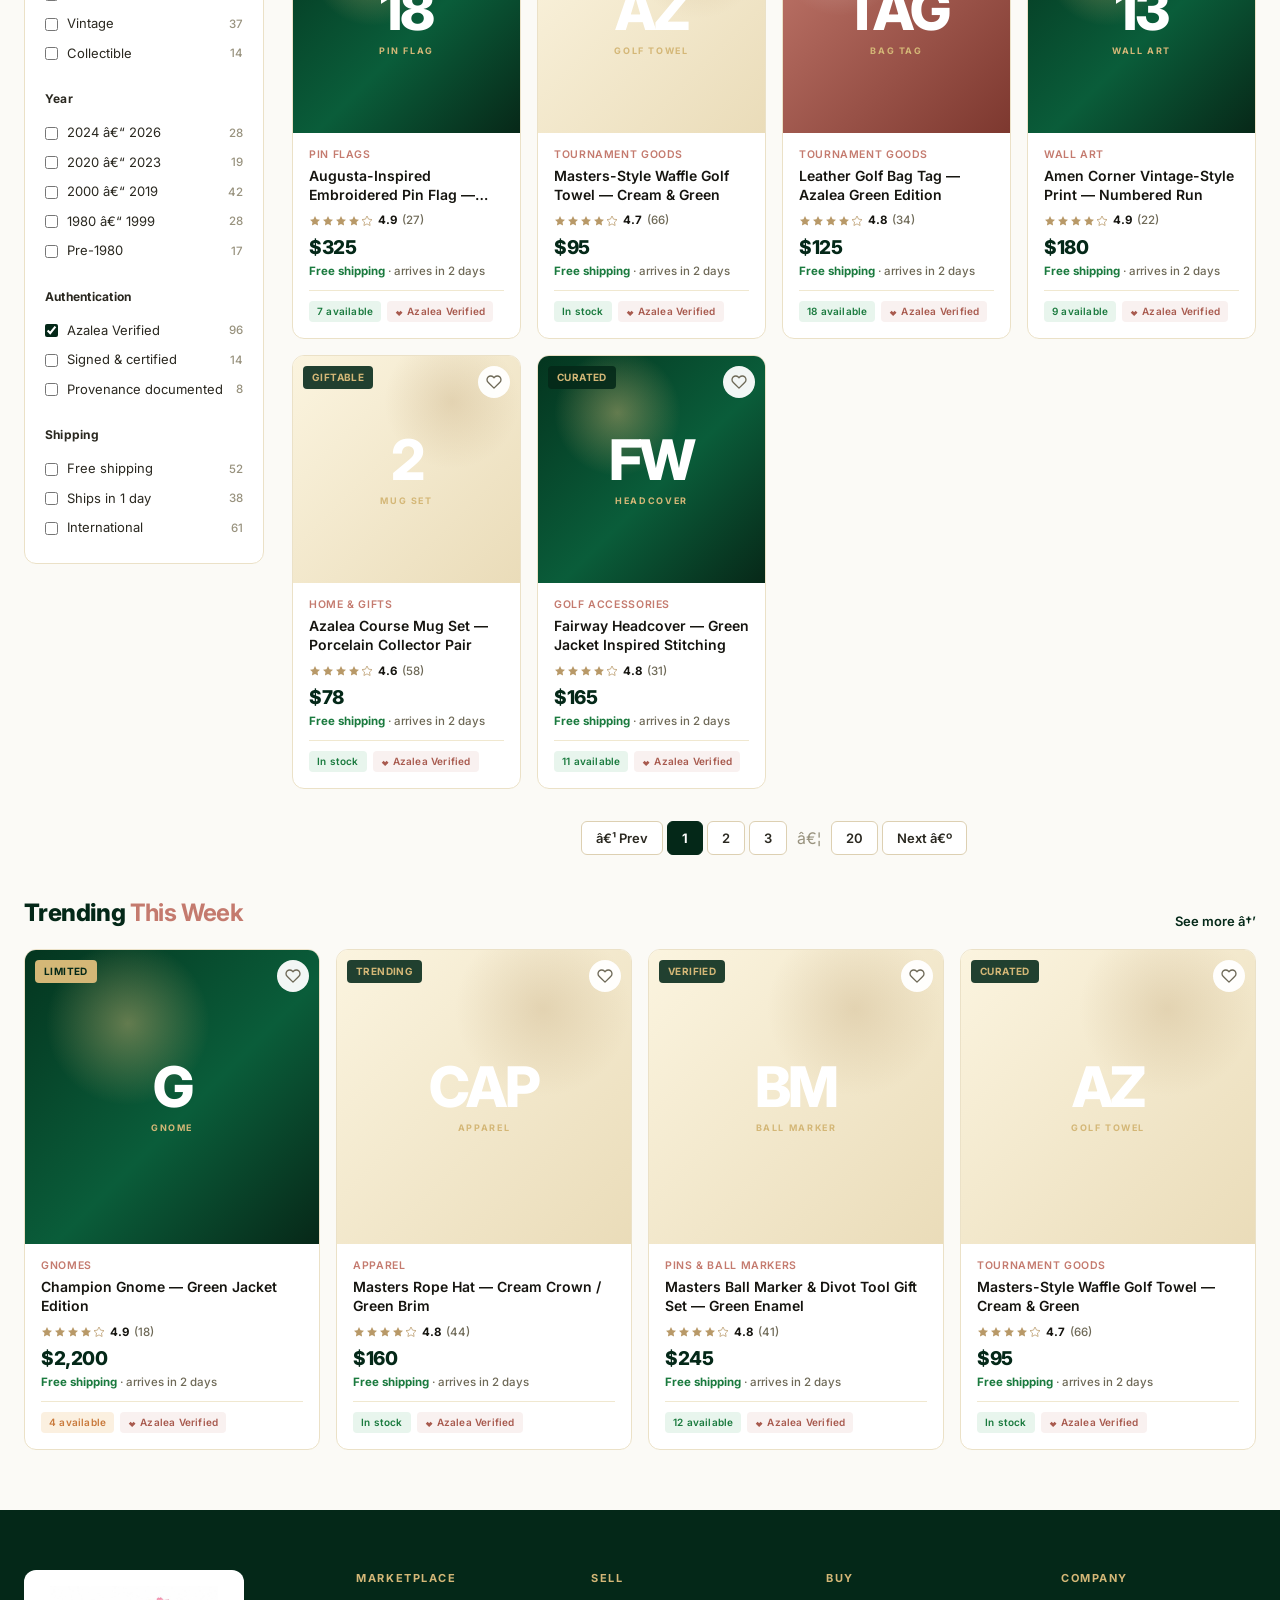
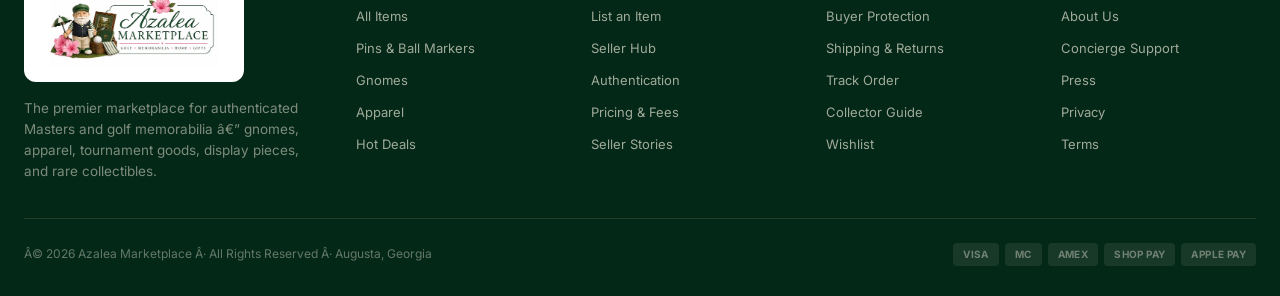
==== commit 441c6098: "Remove Azalea House Collection homepage section" ====
--- a/index.html
+++ b/index.html
@@ -302,54 +302,6 @@
     <a href="#" class="see-all">See more â†’</a>
   </div>
   <div class="products" id="trendingGrid"></div>
-</section>
-
-<!-- AZALEA HOUSE COLLECTION (moved to bottom â€” showcase, not primary shopping) -->
-<section class="collection-callout" id="collection">
-  <div class="collection-card">
-    <div class="collection-grid">
-      <div class="collection-text">
-        <div class="collection-eye">
-          <span class="line"></span>
-          <span class="badge-pill">Private Archive</span>
-          <span>Not for Sale Â· Curatorial Display</span>
-        </div>
-        <h2>The Azalea House <em>Collection.</em></h2>
-        <p class="lede">One of the world's most extensive private holdings of vintage Masters Tournament badges â€” from the founding 1934 Augusta National Invitation through the modern era. Home of the world-record 1934 Series Badge No. 1109.</p>
-        <div class="collection-stats">
-          <div>
-            <div class="collection-stat-num">1934<em>â€”</em>2025</div>
-            <div class="collection-stat-lbl">Years Represented</div>
-          </div>
-          <div>
-            <div class="collection-stat-num">90+</div>
-            <div class="collection-stat-lbl">Authenticated Badges</div>
-          </div>
-          <a href="/collection/" style="text-decoration:none; color:inherit;">
-            <div class="collection-stat-num">#1</div>
-            <div class="collection-stat-lbl">World-Record Lot Â· View â†’</div>
-          </a>
-        </div>
-        <div class="collection-cta-row">
-          <a href="/collection/?vault=1" class="collection-cta">
-            Enter the Collection
-            <svg viewBox="0 0 24 24" fill="none" stroke="currentColor" stroke-width="2.5" stroke-linecap="round"><path d="M5 12h14M12 5l7 7-7 7"/></svg>
-          </a>
-          <a href="/collection/#archive" class="collection-cta-secondary">
-            Browse the Archive
-          </a>
-        </div>
-      </div>
-      <div class="collection-visual">
-        <div class="collection-visual-frame">
-          <img src="[data-uri]" alt="1934 Augusta National Invitation Tournament Series Badge No. 1109">
-        </div>
-        <div class="collection-visual-stamp">
-          World<br>Record<em>1934</em>
-        </div>
-      </div>
-    </div>
-  </div>
 </section>
 
 <footer class="footer">
